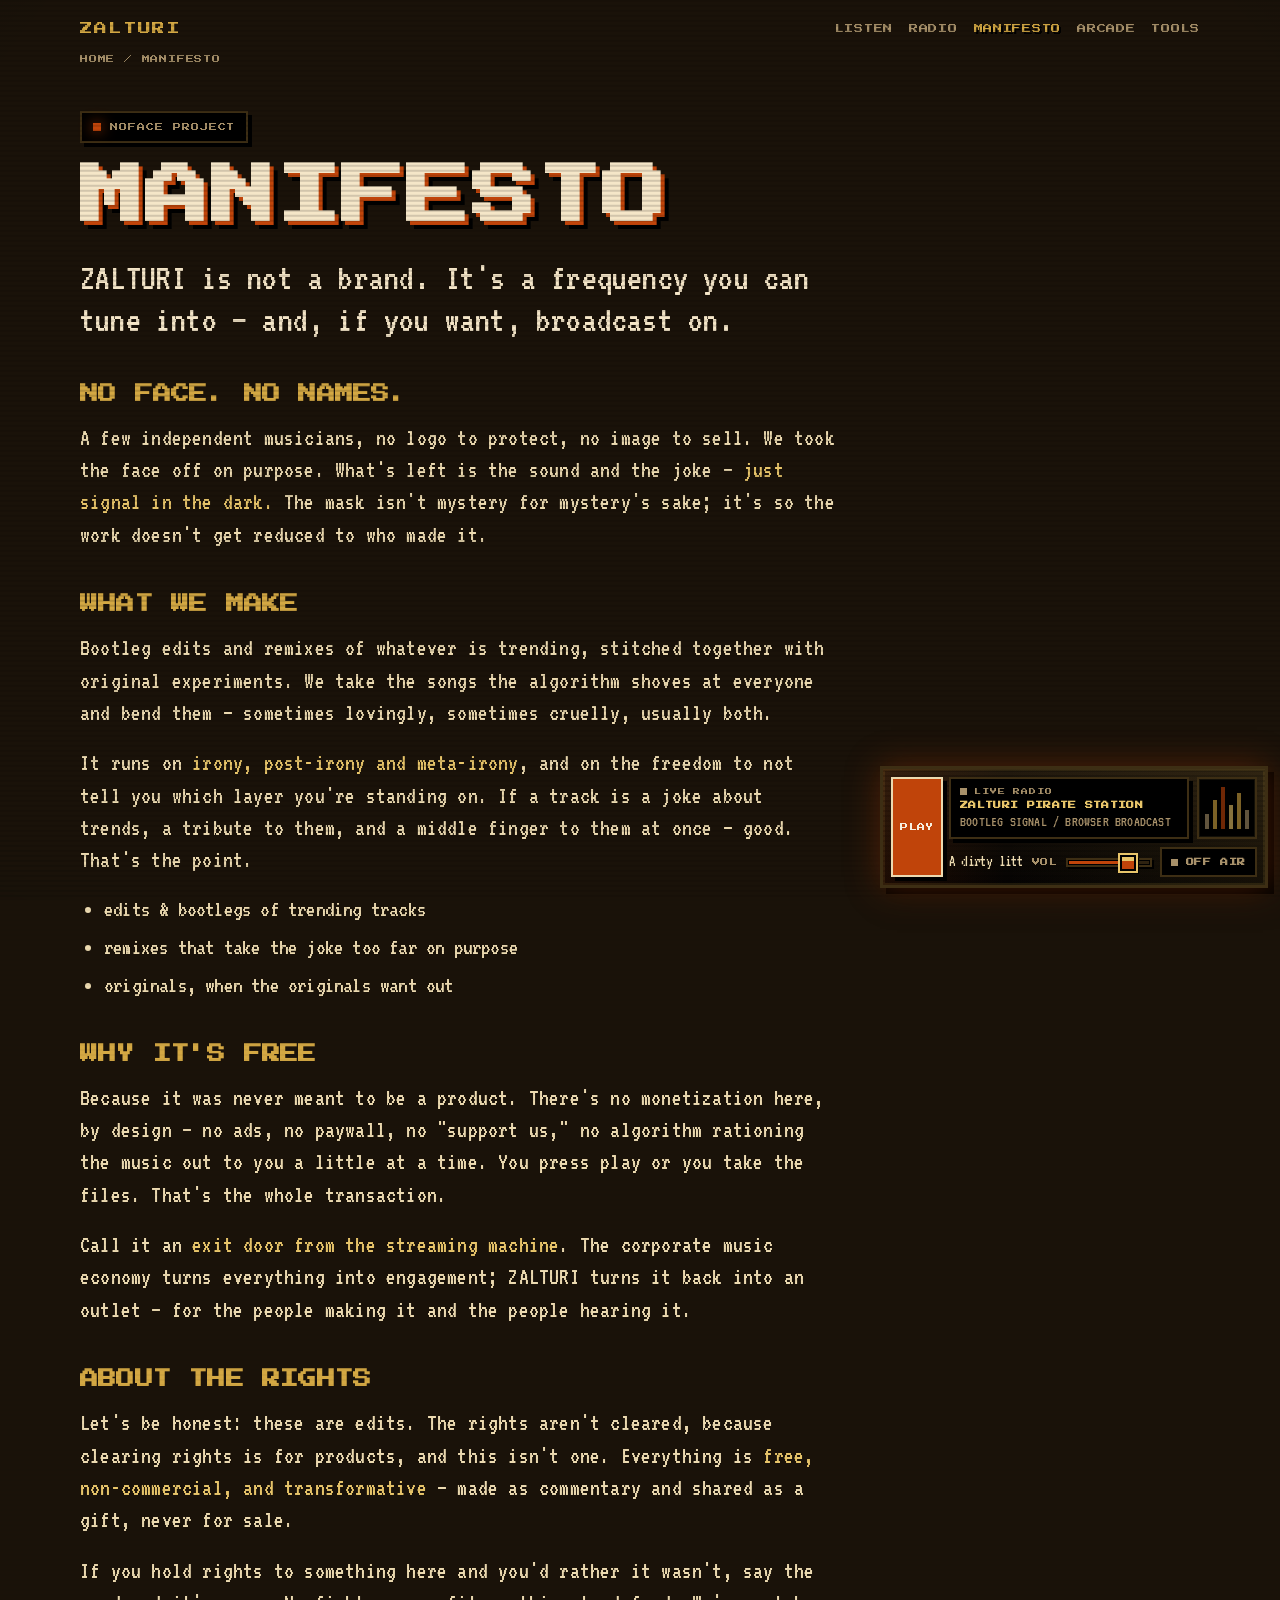
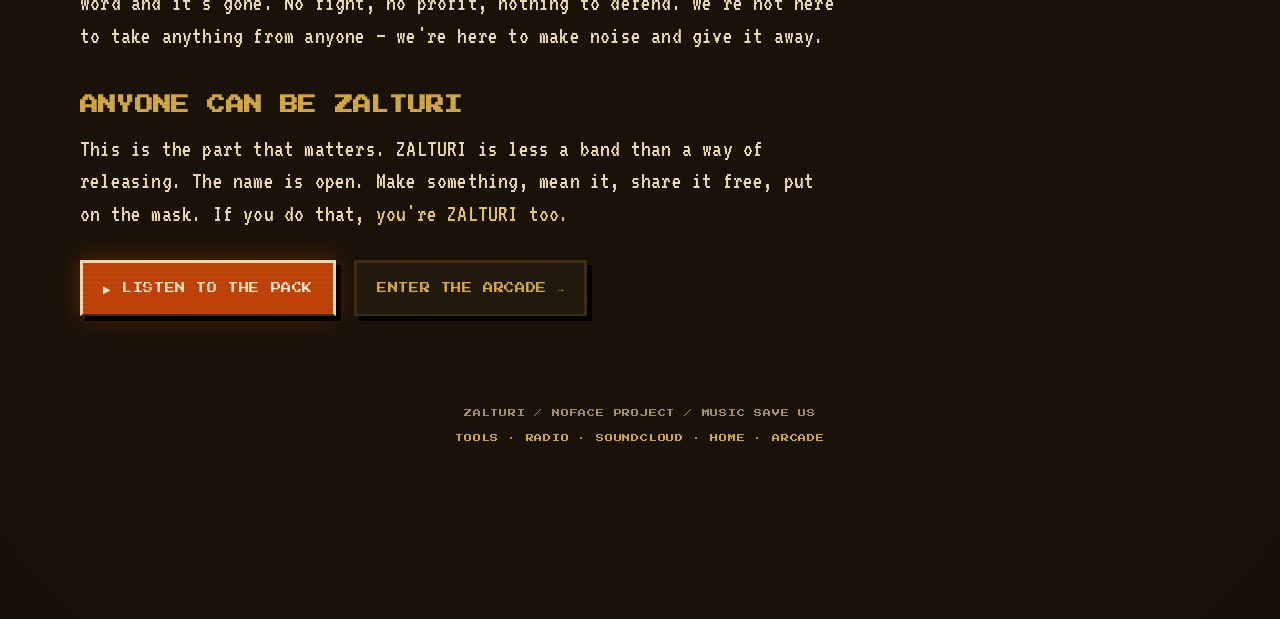
==== about/index.html @ a6882def "Fix spacebar start (row Space conflict) + keep mobile playback alive on screen lock - Playlist row <" ====
<!DOCTYPE html>
<html lang="en">
<head>
<meta charset="UTF-8">
<meta name="viewport" content="width=device-width, initial-scale=1">

<title>Manifesto — what ZALTURI is &amp; why it's free | ZALTURI</title>
<meta name="description" content="The ZALTURI manifesto: an independent, faceless music project making free, non-commercial bootleg edits and ironic remixes. No label, no ads, no price — an exit door from the streaming machine. Anyone can become ZALTURI.">
<link rel="canonical" href="https://zalturi.com/about/">
<meta name="theme-color" content="#1a1209">
<meta name="robots" content="index, follow, max-image-preview:large">

<meta property="og:type" content="article">
<meta property="og:site_name" content="ZALTURI">
<meta property="og:title" content="Manifesto — what ZALTURI is &amp; why it's free">
<meta property="og:description" content="Independent, faceless, free. Bootleg edits and ironic remixes as an outlet, not a product. Anyone can become ZALTURI.">
<meta property="og:url" content="https://zalturi.com/about/">
<meta property="og:image" content="https://zalturi.com/assets/img/og.png">
<meta property="og:image:width" content="1200">
<meta property="og:image:height" content="630">
<meta property="og:locale" content="en_US">
<meta name="twitter:card" content="summary_large_image">
<meta name="twitter:title" content="Manifesto — what ZALTURI is &amp; why it's free">
<meta name="twitter:description" content="Independent, faceless, free. An outlet, not a product.">
<meta name="twitter:image" content="https://zalturi.com/assets/img/og.png">

<link rel="icon" href="/assets/img/favicon.svg" type="image/svg+xml">
<link rel="icon" href="/assets/img/favicon.png" sizes="32x32">
<link rel="apple-touch-icon" href="/assets/img/apple-touch-icon.png">
<link rel="manifest" href="/site.webmanifest">

<link rel="preload" href="/assets/fonts/press-start-2p.woff2" as="font" type="font/woff2" crossorigin>
<link rel="preload" href="/assets/fonts/vt323.woff2" as="font" type="font/woff2" crossorigin>
<link rel="stylesheet" href="/assets/css/base.css?v=20260701k">

<script type="application/ld+json">
{
  "@context": "https://schema.org",
  "@graph": [
    {
      "@type": "BreadcrumbList",
      "itemListElement": [
        { "@type": "ListItem", "position": 1, "name": "Home", "item": "https://zalturi.com/" },
        { "@type": "ListItem", "position": 2, "name": "Manifesto", "item": "https://zalturi.com/about/" }
      ]
    },
    {
      "@type": "FAQPage",
      "mainEntity": [
        {
          "@type": "Question",
          "name": "Is ZALTURI music really free?",
          "acceptedAnswer": { "@type": "Answer", "text": "Yes. Everything ZALTURI releases is free and non-commercial. There is no paywall, no login, no ads, and no price. Press play, or download the pack and keep the files." }
        },
        {
          "@type": "Question",
          "name": "Who is behind ZALTURI?",
          "acceptedAnswer": { "@type": "Answer", "text": "A few independent musicians who chose to stay faceless and nameless. No face, no names — just the signal. The project is collective on purpose: anyone can become ZALTURI." }
        },
        {
          "@type": "Question",
          "name": "What kind of music is it?",
          "acceptedAnswer": { "@type": "Answer", "text": "Bootleg edits and ironic remixes of whatever is trending, plus original experiments. It runs on irony, post-irony and meta-irony — and on the freedom to not explain the difference." }
        },
        {
          "@type": "Question",
          "name": "Why give the music away?",
          "acceptedAnswer": { "@type": "Answer", "text": "Because it was never meant to be a product. ZALTURI is an outlet — an exit door from the streaming machine and the corporate music economy. No monetization, by design." }
        },
        {
          "@type": "Question",
          "name": "How do I become ZALTURI?",
          "acceptedAnswer": { "@type": "Answer", "text": "Make something, mean it, share it free. Put on the mask. ZALTURI is less a band than a way of releasing — the name is open for anyone making honest, non-commercial noise." }
        }
      ]
    }
  ]
}
</script>
</head>

<body class="crt">
<a class="skip-link" href="#main">Skip to content</a>

<header class="wrap nav">
  <a class="logo" href="/">ZALTURI</a>
  <nav class="menu" aria-label="Primary">
    <a href="/#listen">Listen</a>
    <a href="#zalturi-radio" data-radio-open>Radio</a>
    <a href="/about/" aria-current="page">Manifesto</a>
    <a href="/arcade/">Arcade</a>
    <a href="/tools/">Tools</a>
  </nav>
</header>

<main id="main">
  <nav class="wrap crumb" aria-label="Breadcrumb">
    <a href="/">Home</a> / Manifesto
  </nav>

  <section class="wrap section" aria-labelledby="m-h">
    <p class="kicker"><span class="blip" aria-hidden="true"></span> noface project</p>
    <h1 class="h-title" style="font-size:clamp(30px,6vw,64px)" id="m-h">Manifesto</h1>

    <div class="prose" style="margin-top:26px">
      <p class="lead">ZALTURI is not a brand. It's a frequency you can tune into — and, if you want, broadcast on.</p>

      <h2>No face. No names.</h2>
      <p>A few independent musicians, no logo to protect, no image to sell. We took the face off on purpose. What's left is the sound and the joke — <span class="hi">just signal in the dark.</span> The mask isn't mystery for mystery's sake; it's so the work doesn't get reduced to who made it.</p>

      <h2>What we make</h2>
      <p>Bootleg edits and remixes of whatever is trending, stitched together with original experiments. We take the songs the algorithm shoves at everyone and bend them — sometimes lovingly, sometimes cruelly, usually both.</p>
      <p>It runs on <span class="hi">irony, post-irony and meta-irony</span>, and on the freedom to not tell you which layer you're standing on. If a track is a joke about trends, a tribute to them, and a middle finger to them at once — good. That's the point.</p>
      <ul>
        <li>edits &amp; bootlegs of trending tracks</li>
        <li>remixes that take the joke too far on purpose</li>
        <li>originals, when the originals want out</li>
      </ul>

      <h2>Why it's free</h2>
      <p>Because it was never meant to be a product. There's no monetization here, by design — no ads, no paywall, no "support us," no algorithm rationing the music out to you a little at a time. You press play or you take the files. That's the whole transaction.</p>
      <p>Call it an <span class="hi">exit door from the streaming machine</span>. The corporate music economy turns everything into engagement; ZALTURI turns it back into an outlet — for the people making it and the people hearing it.</p>

      <h2>About the rights</h2>
      <p>Let's be honest: these are edits. The rights aren't cleared, because clearing rights is for products, and this isn't one. Everything is <span class="hi">free, non-commercial, and transformative</span> — made as commentary and shared as a gift, never for sale.</p>
      <p>If you hold rights to something here and you'd rather it wasn't, say the word and it's gone. No fight, no profit, nothing to defend. We're not here to take anything from anyone — we're here to make noise and give it away.</p>

      <h2>Anyone can be ZALTURI</h2>
      <p>This is the part that matters. ZALTURI is less a band than a way of releasing. The name is open. Make something, mean it, share it free, put on the mask. If you do that, <span class="hi">you're ZALTURI too.</span></p>

      <p style="margin-top:30px">
        <a class="btn btn-main" href="/#listen">▶ Listen to the pack</a>
        <a class="btn btn-ghost" href="/arcade/" style="margin-left:8px">Enter the arcade →</a>
      </p>
    </div>
  </section>
</main>

<footer class="wrap footer">
  ZALTURI / noface project / music save us
  <div class="row">
    <a href="/tools/">Tools</a> ·
    <a href="#zalturi-radio" data-radio-open>Radio</a> ·
    <a href="https://soundcloud.com/zalturi" target="_blank" rel="noopener">SoundCloud</a> ·
    <a href="/">Home</a> ·
    <a href="/arcade/">Arcade</a>
  </div>
</footer>
<script src="/assets/js/radio.js?v=20260701k"></script>
</body>
</html>
---- assets/css/base.css ----
/* =========================================================================
   ZALTURI — shared design system
   8-bit / CRT aesthetic · dark amber palette · Press Start 2P + VT323
   ========================================================================= */

/* ---- self-hosted fonts (latin) ---- */
@font-face {
  font-family: 'Press Start 2P';
  font-style: normal;
  font-weight: 400;
  font-display: swap;
  src: url('/assets/fonts/press-start-2p.woff2') format('woff2');
}
@font-face {
  font-family: 'VT323';
  font-style: normal;
  font-weight: 400;
  font-display: swap;
  src: url('/assets/fonts/vt323.woff2') format('woff2');
}

/* ---- tokens ---- */
:root {
  --z-bg: #1a1209;
  --z-bg-2: #231a0e;
  --z-bg-3: #2e2210;
  --z-black: #050302;
  --z-card: #0c0804;
  --z-text: #f5e6c8;
  --z-text-2: #ecdab0;
  --z-gold: #d4a843;
  --z-amber: #e8c56a;
  --z-rust: #c0440a;
  --z-rust-2: #e0520d;
  --z-moss: #4f8a3c;
  --z-foam: #f7f0e0;
  --z-muted: #a8916a;
  --z-border: #3d2e14;

  --font-pixel: 'Press Start 2P', ui-monospace, 'Courier New', monospace;
  --font-term: 'VT323', ui-monospace, 'Courier New', monospace;

  --wrap: 1120px;
  --shadow-hard: 5px 5px 0 #000;
}

/* ---- reset ---- */
*,
*::before,
*::after { box-sizing: border-box; }

html { -webkit-text-size-adjust: 100%; scroll-behavior: smooth; }

body {
  margin: 0;
  min-height: 100vh;
  background: var(--z-bg);
  color: var(--z-text-2);
  font-family: var(--font-term);
  font-size: 20px;
  line-height: 1.3;
  letter-spacing: 0.01em;
  image-rendering: pixelated;
  -webkit-font-smoothing: none;
  text-rendering: optimizeSpeed;
  overflow-x: hidden;
}

img { max-width: 100%; height: auto; }

a { color: var(--z-gold); text-decoration: none; }
a:hover { color: var(--z-amber); }

/* ---- vintage pixel cursor (old-Mac flavour) ---- */
html { cursor: url('/assets/img/cursor.png') 1 1, auto; }
a, button, select, summary, label[for], .btn, a.card, .chip, [role="button"] { cursor: url('/assets/img/cursor-pointer.png') 1 1, pointer; }
input, textarea, [contenteditable="true"] { cursor: text; }

:focus-visible {
  outline: 3px solid var(--z-amber);
  outline-offset: 3px;
}

/* ---- persistent pirate radio shell ---- */
body.z-shell-host {
  min-height: 100vh;
  overflow-x: hidden;
  overflow-y: auto;
  -webkit-overflow-scrolling: touch;
  background:
    radial-gradient(circle at 20% 10%, rgba(192,68,10,0.16), transparent 28%),
    radial-gradient(circle at 80% 92%, rgba(212,168,67,0.10), transparent 28%),
    var(--z-bg);
}
.z-site-frame {
  position: relative;
  display: block;
  z-index: 1;
  width: 100%;
  min-height: 100vh;
  min-height: 100dvh;
  height: var(--z-frame-height, 100vh);
  border: 0;
  background: var(--z-bg);
}
.z-shell-scan {
  position: fixed;
  inset: 0;
  z-index: 45;
  pointer-events: none;
  background:
    repeating-linear-gradient(0deg,
      rgba(0,0,0,0) 0, rgba(0,0,0,0) 3px,
      rgba(0,0,0,0.11) 3px, rgba(0,0,0,0.11) 5px),
    radial-gradient(115% 95% at 50% 45%, transparent 66%, rgba(0,0,0,0.34) 100%);
  mix-blend-mode: multiply;
}
.z-frame-loading {
  position: fixed;
  right: 18px;
  top: 18px;
  z-index: 80;
  display: inline-flex;
  align-items: center;
  gap: 8px;
  padding: 9px 11px;
  background: #000;
  border: 2px solid var(--z-border);
  box-shadow: 4px 4px 0 #000;
  opacity: 0;
  transform: translateY(-8px);
  pointer-events: none;
  transition: opacity 0.12s ease, transform 0.12s ease;
}
.z-frame-loading.is-on { opacity: 1; transform: translateY(0); }
.z-frame-loading span {
  width: 8px;
  height: 8px;
  background: var(--z-rust);
  box-shadow: 0 0 12px rgba(224,82,13,0.9);
  animation: z-blink 1.1s steps(2, start) infinite;
}
.z-frame-loading b {
  font-family: var(--font-pixel);
  font-size: 8px;
  line-height: 1.6;
  letter-spacing: 0.1em;
  color: var(--z-muted);
  text-transform: uppercase;
}
.pirate-radio {
  position: fixed;
  right: max(12px, env(safe-area-inset-right));
  bottom: max(12px, env(safe-area-inset-bottom));
  z-index: 120;
  width: min(388px, calc(100vw - 24px));
  color: var(--z-text-2);
  filter: drop-shadow(6px 6px 0 rgba(0,0,0,0.9));
}
.pr-body {
  position: relative;
  display: flex;
  gap: 8px;
  align-items: stretch;
  padding: 8px;
  background:
    linear-gradient(180deg, rgba(35,26,14,0.98), rgba(5,3,2,0.99)),
    #000;
  border: 3px solid var(--z-border);
  box-shadow:
    0 0 0 2px rgba(212,168,67,0.12) inset,
    0 0 32px rgba(192,68,10,0.34);
  overflow: hidden;
}
.pr-body::before {
  content: "";
  position: absolute;
  inset: 0;
  z-index: 1;
  pointer-events: none;
  background:
    linear-gradient(90deg, rgba(192,68,10,0.12), transparent 32%, rgba(212,168,67,0.08)),
    repeating-linear-gradient(0deg,
      rgba(0,0,0,0) 0, rgba(0,0,0,0) 3px,
      rgba(0,0,0,0.24) 3px, rgba(0,0,0,0.24) 5px);
}
.pr-body > * { position: relative; z-index: 2; }
.pr-handle { display: flex; gap: 8px; flex: 0 0 auto; }
.pr-toggle {
  display: none;
  flex: 0 0 26px;
  align-items: center;
  justify-content: center;
  background: var(--z-gold);
  border: 2px solid var(--z-text-2);
  box-shadow: 4px 4px 0 #000;
  color: #160a06;
  font-family: var(--font-pixel);
  font-size: 15px;
  cursor: url('/assets/img/cursor-pointer.png') 1 1, pointer;
}
.pr-toggle:active { transform: translate(2px, 2px); box-shadow: 0 0 0 #000; }
.pr-panel {
  flex: 1 1 auto;
  min-width: 0;
  display: grid;
  grid-template-columns: minmax(0, 1fr) 60px;
  grid-template-areas: "main bars" "controls controls";
  gap: 8px;
}
.pr-main { grid-area: main; }
.pr-bars { grid-area: bars; }
.pr-controls { grid-area: controls; }
.pr-play,
.pr-main {
  border: 2px solid var(--z-border);
  background: #000;
  color: var(--z-text);
  font-family: var(--font-pixel);
  text-transform: uppercase;
  box-shadow: 4px 4px 0 #000;
}
.pr-play {
  flex: 0 0 52px;
  min-height: 54px;
  background: var(--z-rust);
  border-color: var(--z-text-2);
  color: var(--z-foam);
  font-size: 8px;
  letter-spacing: 0.06em;
}
.pirate-radio[data-state="live"] .pr-play {
  background: var(--z-moss);
  box-shadow: 4px 4px 0 #000, 0 0 20px rgba(79,138,60,0.48);
}
.pirate-radio[data-state="error"] .pr-play { background: #7b1f12; }
.pr-main {
  display: flex;
  min-width: 0;
  flex-direction: column;
  align-items: flex-start;
  justify-content: center;
  gap: 3px;
  padding: 7px 9px;
  text-align: left;
}
.pr-kicker {
  display: inline-flex;
  align-items: center;
  gap: 7px;
  font-family: var(--font-pixel);
  font-size: 7px;
  line-height: 1.4;
  letter-spacing: 0.13em;
  color: var(--z-muted);
}
.pr-kicker i,
.pr-status i {
  width: 7px;
  height: 7px;
  flex: 0 0 auto;
  background: var(--z-muted);
}
.pirate-radio[data-state="live"] .pr-kicker i,
.pirate-radio[data-state="live"] .pr-status i {
  background: var(--z-rust-2);
  box-shadow: 0 0 14px rgba(224,82,13,0.95);
  animation: z-blink 1.1s steps(2, start) infinite;
}
.pr-main strong {
  display: block;
  max-width: 100%;
  overflow: hidden;
  color: var(--z-amber);
  font-family: var(--font-pixel);
  font-size: 8px;
  line-height: 1.4;
  letter-spacing: 0.04em;
  white-space: nowrap;
  text-shadow: 2px 2px 0 #000;
}
.pr-sub {
  display: block;
  max-width: 100%;
  overflow: hidden;
  color: var(--z-muted);
  font-family: var(--font-term);
  font-size: 15px;
  line-height: 1;
  white-space: nowrap;
}
.pr-marquee { position: relative; overflow: hidden; }
.pr-marquee-text {
  display: inline-block;
  max-width: none;
  white-space: nowrap;
  will-change: transform;
}
.pr-marquee.is-marquee .pr-marquee-text {
  padding-right: 22px;
  animation: pr-marquee var(--marquee-duration, 18s) linear infinite;
}
@keyframes pr-marquee {
  0%, 16% { transform: translate3d(0, 0, 0); }
  74%, 86% { transform: translate3d(var(--marquee-shift, -40px), 0, 0); }
  100% { transform: translate3d(0, 0, 0); }
}
.pr-bars {
  display: flex;
  align-items: flex-end;
  justify-content: center;
  gap: 4px;
  min-height: 54px;
  padding: 8px 6px;
  background: #000;
  border: 2px solid var(--z-border);
  box-shadow: inset 0 0 0 1px rgba(232,197,106,0.08);
}
.pr-bars span {
  width: 5px;
  min-height: 8px;
  background: var(--z-muted);
  opacity: 0.58;
  transform-origin: bottom;
}
.pr-bars span:nth-child(1) { height: 15px; }
.pr-bars span:nth-child(2) { height: 29px; background: var(--z-gold); }
.pr-bars span:nth-child(3) { height: 42px; background: var(--z-rust); }
.pr-bars span:nth-child(4) { height: 24px; background: var(--z-amber); }
.pr-bars span:nth-child(5) { height: 36px; background: var(--z-gold); }
.pr-bars span:nth-child(6) { height: 19px; }
.pirate-radio[data-state="live"] .pr-bars span,
.pirate-radio[data-state="tuning"] .pr-bars span {
  opacity: 1;
  animation: pr-bars 0.86s steps(5, end) infinite;
}
.pirate-radio[data-state="live"] .pr-bars span:nth-child(2),
.pirate-radio[data-state="tuning"] .pr-bars span:nth-child(2) { animation-duration: 0.74s; }
.pirate-radio[data-state="live"] .pr-bars span:nth-child(3),
.pirate-radio[data-state="tuning"] .pr-bars span:nth-child(3) { animation-duration: 0.58s; }
.pirate-radio[data-state="live"] .pr-bars span:nth-child(4),
.pirate-radio[data-state="tuning"] .pr-bars span:nth-child(4) { animation-duration: 0.92s; }
.pirate-radio[data-state="live"] .pr-bars span:nth-child(5),
.pirate-radio[data-state="tuning"] .pr-bars span:nth-child(5) { animation-duration: 0.69s; }
@keyframes pr-bars {
  0% { transform: scaleY(0.42); }
  35% { transform: scaleY(1); }
  70% { transform: scaleY(0.62); }
  100% { transform: scaleY(0.84); }
}
.pirate-radio.is-ping {
  animation: pr-ping 0.5s steps(3, end);
}
@keyframes pr-ping {
  0%, 100% { transform: translate(0, 0); }
  35% { transform: translate(-3px, -2px); }
  70% { transform: translate(2px, 1px); }
}
.pr-controls {
  display: grid;
  grid-template-columns: minmax(0, 1fr) auto auto;
  gap: 8px;
  align-items: center;
  min-width: 0;
}
.pr-copy {
  min-width: 0;
  margin: 0;
  overflow: hidden;
  color: var(--z-text-2);
  font-size: 16px;
  line-height: 0.95;
  white-space: nowrap;
}
.pr-volume {
  --volume-pct: 80%;
  display: inline-flex;
  align-items: center;
  gap: 8px;
  color: var(--z-muted);
  font-family: var(--font-pixel);
  font-size: 8px;
  letter-spacing: 0.08em;
}
.pr-volume input {
  -webkit-appearance: none;
  appearance: none;
  width: 86px;
  height: 18px;
  margin: 0;
  background: transparent;
  cursor: url('/assets/img/cursor-pointer.png') 1 1, pointer;
}
.pr-volume input:focus { outline: none; }
.pr-volume input:focus-visible {
  outline: 2px solid var(--z-amber);
  outline-offset: 3px;
}
.pr-volume input::-webkit-slider-runnable-track {
  height: 9px;
  background:
    linear-gradient(90deg, var(--z-rust) 0 var(--volume-pct), var(--z-bg-3) var(--volume-pct) 100%);
  border: 2px solid var(--z-border);
  box-shadow: inset 0 0 0 1px #000, 2px 2px 0 #000;
}
.pr-volume input::-webkit-slider-thumb {
  -webkit-appearance: none;
  width: 16px;
  height: 16px;
  margin-top: -5px;
  background:
    linear-gradient(180deg, var(--z-amber) 0 32%, var(--z-rust) 32% 100%);
  border: 2px solid #000;
  border-radius: 0;
  box-shadow:
    0 0 0 2px var(--z-amber),
    3px 3px 0 #000;
}
.pr-volume input::-moz-range-track {
  height: 9px;
  background:
    linear-gradient(90deg, var(--z-rust) 0 var(--volume-pct), var(--z-bg-3) var(--volume-pct) 100%);
  border: 2px solid var(--z-border);
  box-shadow: inset 0 0 0 1px #000, 2px 2px 0 #000;
}
.pr-volume input::-moz-range-thumb {
  width: 16px;
  height: 16px;
  background:
    linear-gradient(180deg, var(--z-amber) 0 32%, var(--z-rust) 32% 100%);
  border: 2px solid #000;
  border-radius: 0;
  box-shadow:
    0 0 0 2px var(--z-amber),
    3px 3px 0 #000;
}
.pr-status {
  display: inline-flex;
  align-items: center;
  gap: 8px;
  padding: 7px 9px;
  background: #000;
  border: 2px solid var(--z-border);
  font-family: var(--font-pixel);
  font-size: 8px;
  line-height: 1.5;
  letter-spacing: 0.08em;
  color: var(--z-muted);
  text-transform: uppercase;
}
.pirate-radio[data-state="live"] .pr-status { color: var(--z-amber); }
.pirate-radio[data-state="error"] .pr-status { color: var(--z-rust-2); }

/* mobile: collapsed by default, slides out from the right; play works while collapsed */
@media (max-width: 720px) {
  .pirate-radio {
    right: 0;
    bottom: max(14px, env(safe-area-inset-bottom));
    width: min(340px, calc(100vw - 14px));
    transition: transform 0.32s cubic-bezier(0.2, 0.75, 0.25, 1);
  }
  .pr-toggle { display: flex; }
  .pirate-radio:not(.is-expanded) { transform: translateX(calc(100% - 104px)); }
  .pirate-radio.is-expanded { transform: translateX(0); }
}
@media (prefers-reduced-motion: reduce) {
  .pirate-radio { transition: none; }
}

/* ---- accessibility helpers ---- */
.sr-only {
  position: absolute !important;
  width: 1px; height: 1px;
  padding: 0; margin: -1px;
  overflow: hidden; clip: rect(0 0 0 0);
  white-space: nowrap; border: 0;
}
.skip-link {
  position: absolute;
  left: 12px; top: -60px;
  z-index: 100;
  padding: 10px 14px;
  background: var(--z-gold);
  color: var(--z-black);
  font-family: var(--font-pixel);
  font-size: 9px;
  text-transform: uppercase;
  box-shadow: var(--shadow-hard);
  transition: top 0.15s ease;
}
.skip-link:focus { top: 12px; color: var(--z-black); }

/* ---- CRT overlay (scanlines + vignette), site-wide ---- */
.crt::before,
.crt::after {
  content: "";
  position: fixed;
  inset: 0;
  pointer-events: none;
  z-index: 9000;
}
.crt::before {
  background: repeating-linear-gradient(
    0deg,
    rgba(0,0,0,0) 0, rgba(0,0,0,0) 3px,
    rgba(0,0,0,0.16) 3px, rgba(0,0,0,0.16) 5px);
  opacity: 0.22;
  mix-blend-mode: multiply;
}
.crt::after {
  background: radial-gradient(115% 95% at 50% 45%, transparent 60%, rgba(0,0,0,0.36) 100%);
}

/* ---- layout ---- */
.wrap {
  width: min(var(--wrap), calc(100% - 28px));
  margin-inline: auto;
}
.section {
  position: relative;
  z-index: 2;
  padding: 38px 0;
}

/* ---- nav ---- */
.nav {
  position: relative;
  z-index: 5;
  display: flex;
  align-items: center;
  justify-content: space-between;
  gap: 18px;
  flex-wrap: wrap;
  padding: 20px 0 10px;
}
.logo {
  font-family: var(--font-pixel);
  font-size: 13px;
  line-height: 1.4;
  color: var(--z-gold);
  text-transform: uppercase;
  letter-spacing: 0.08em;
}
.logo:hover { color: var(--z-amber); }
.menu {
  display: flex;
  align-items: center;
  gap: 16px;
  flex-wrap: wrap;
  justify-content: flex-end;
}
.menu a {
  font-family: var(--font-pixel);
  font-size: 9px;
  line-height: 1.6;
  letter-spacing: 0.08em;
  color: var(--z-muted);
  text-transform: uppercase;
}
.menu a:hover,
.menu a[aria-current="page"] { color: var(--z-amber); }
.menu a[aria-current="page"] { text-shadow: 2px 2px 0 #000; color: var(--z-gold); }

/* ---- buttons ---- */
.btn {
  display: inline-flex;
  align-items: center;
  justify-content: center;
  gap: 8px;
  min-height: 56px;
  padding: 15px 20px;
  border: 3px solid var(--z-border);
  box-shadow: var(--shadow-hard);
  background: var(--z-bg-2);
  font-family: var(--font-pixel);
  font-size: 10px;
  line-height: 1.5;
  letter-spacing: 0.06em;
  color: var(--z-text) !important;
  text-align: center;
  text-transform: uppercase;
  cursor: url('/assets/img/cursor-pointer.png') 1 1, pointer;
  transition: transform 0.08s ease, box-shadow 0.08s ease, background 0.12s ease, color 0.12s ease;
}
.btn:hover { transform: translate(-2px, -2px); box-shadow: 7px 7px 0 #000; }
.btn:active { transform: translate(5px, 5px); box-shadow: 0 0 0 #000; }
.btn-main {
  background: var(--z-rust);
  border-color: var(--z-text-2);
  box-shadow: var(--shadow-hard), 0 0 24px rgba(192,68,10,0.42);
}
.btn-main:hover { background: var(--z-rust-2); }
.btn-ghost { background: var(--z-bg-2); color: var(--z-gold) !important; }
.btn-ghost:hover { background: var(--z-bg-3); color: var(--z-amber) !important; }

/* ---- kicker / badge ---- */
.kicker {
  display: inline-flex;
  align-items: center;
  gap: 9px;
  margin-bottom: 20px;
  padding: 8px 11px;
  background: #000;
  border: 2px solid var(--z-border);
  box-shadow: 4px 4px 0 #000;
  font-family: var(--font-pixel);
  font-size: 8px;
  line-height: 1.6;
  color: var(--z-muted);
  text-transform: uppercase;
  letter-spacing: 0.12em;
}
.blip {
  width: 8px; height: 8px;
  background: var(--z-rust);
  box-shadow: 0 0 14px rgba(192,68,10,0.95);
  animation: z-blink 1.1s steps(2, start) infinite;
}
@keyframes z-blink { 50% { opacity: 0.25; } }

/* ---- headings ---- */
.h-title {
  margin: 0;
  font-family: var(--font-pixel);
  text-transform: uppercase;
  color: var(--z-text);
  line-height: 1.08;
  letter-spacing: 0.02em;
  text-shadow: 4px 4px 0 var(--z-rust), 8px 8px 0 #000;
}
.section-title {
  margin: 0 0 18px;
  font-family: var(--font-pixel);
  font-size: clamp(15px, 3vw, 26px);
  line-height: 1.45;
  color: var(--z-gold);
  text-transform: uppercase;
  text-shadow: 3px 3px 0 var(--z-rust), 6px 6px 0 #000;
}
.eyebrow {
  font-family: var(--font-pixel);
  font-size: 8px;
  letter-spacing: 0.18em;
  color: var(--z-muted);
  text-transform: uppercase;
}

/* ---- hero ---- */
.hero {
  position: relative;
  z-index: 2;
  display: grid;
  grid-template-columns: 1.08fr 0.92fr;
  gap: 34px;
  align-items: center;
  padding: 44px 0;
}
.hero-title { font-size: clamp(40px, 8.4vw, 96px); }
.hero-lead {
  max-width: 660px;
  margin: 22px 0 0;
  font-family: var(--font-term);
  font-size: clamp(30px, 4.4vw, 54px);
  line-height: 1;
  color: var(--z-text-2);
}
.hero-lead span { color: var(--z-amber); }
.hero-actions {
  display: flex;
  gap: 14px;
  flex-wrap: wrap;
  margin-top: 30px;
}

/* ---- hero art frame + pixelation ---- */
.art {
  position: relative;
  display: flex;
  align-items: center;
  justify-content: center;
  min-height: 420px;
}
.art-frame {
  position: relative;
  width: min(420px, 100%);
  aspect-ratio: 1 / 1;
  display: flex;
  align-items: center;
  justify-content: center;
  background:
    radial-gradient(circle at 50% 42%, rgba(212,168,67,0.16), transparent 46%),
    rgba(0,0,0,0.32);
  border: 3px solid var(--z-border);
  box-shadow: 6px 6px 0 #000, 0 0 0 2px rgba(212,168,67,0.12) inset, 0 0 46px rgba(192,68,10,0.22);
}
.art-frame .tag-tl,
.art-frame .tag-br {
  position: absolute;
  z-index: 3;
  font-family: var(--font-pixel);
  font-size: 8px;
  letter-spacing: 0.13em;
}
.art-frame .tag-tl { top: 14px; left: 14px; color: var(--z-muted); }
.art-frame .tag-br { right: 14px; bottom: 14px; color: var(--z-rust); }
.art-media {
  position: relative;
  z-index: 1;
  width: 86%;
  height: 92%;
  display: flex;
  align-items: flex-end;
  justify-content: center;
}
.art-media img,
.art-media canvas {
  width: auto;
  max-width: 100%;
  max-height: 100%;
  object-fit: contain;
  image-rendering: pixelated;
  filter: drop-shadow(8px 10px 0 rgba(0,0,0,0.7)) drop-shadow(0 0 22px rgba(232,197,106,0.16));
}
.art-media canvas { display: block; }
.pixels {
  position: absolute;
  inset: -18px;
  pointer-events: none;
  z-index: 0;
  background:
    linear-gradient(var(--z-rust), var(--z-rust)) 9% 18% / 10px 10px no-repeat,
    linear-gradient(var(--z-gold), var(--z-gold)) 87% 23% / 8px 8px no-repeat,
    linear-gradient(var(--z-amber), var(--z-amber)) 18% 86% / 7px 7px no-repeat,
    linear-gradient(var(--z-rust), var(--z-rust)) 77% 80% / 12px 12px no-repeat;
  opacity: 0.9;
}

/* ---- generic cards grid ---- */
.grid-3 {
  display: grid;
  grid-template-columns: repeat(3, 1fr);
  gap: 14px;
}
.grid-4 {
  display: grid;
  grid-template-columns: repeat(4, 1fr);
  gap: 14px;
}
a.card { position: relative; text-decoration: none; color: inherit; display: block; transition: transform 0.1s ease, box-shadow 0.1s ease; }
a.card:hover { transform: translate(-2px, -2px); box-shadow: 7px 7px 0 #000; }
a.card:hover h3 { color: var(--z-gold); }
a.card::after { content: "→"; position: absolute; top: 16px; right: 16px; font-family: var(--font-pixel); font-size: 9px; color: var(--z-muted); }
a.card:hover::after { color: var(--z-amber); }
.card {
  min-height: 158px;
  padding: 18px;
  background: linear-gradient(180deg, rgba(35,26,14,0.98), rgba(11,7,4,0.98));
  border: 3px solid var(--z-border);
  box-shadow: var(--shadow-hard);
}
.card h3 {
  margin: 0 0 14px;
  font-family: var(--font-pixel);
  font-size: 10px;
  line-height: 1.6;
  color: var(--z-amber);
  text-transform: uppercase;
}
.card p {
  margin: 0;
  font-size: 27px;
  line-height: 1;
  color: var(--z-text-2);
}

/* ---- music / player ---- */
.music-card {
  position: relative;
  padding: 22px;
  background: linear-gradient(180deg, rgba(35,26,14,0.96), rgba(5,3,2,0.98));
  border: 3px solid var(--z-border);
  box-shadow: 6px 6px 0 #000, 0 0 0 2px rgba(212,168,67,0.1) inset, 0 0 34px rgba(192,68,10,0.28);
  overflow: hidden;
}
.music-card::before {
  content: "";
  position: absolute; inset: 0;
  pointer-events: none; z-index: 1;
  background: repeating-linear-gradient(0deg,
    rgba(0,0,0,0) 0, rgba(0,0,0,0) 3px, rgba(0,0,0,0.20) 3px, rgba(0,0,0,0.20) 5px);
  opacity: 0.35;
}
.music-card > * { position: relative; z-index: 2; }
.music-top {
  display: flex;
  align-items: flex-end;
  justify-content: space-between;
  gap: 20px;
  margin-bottom: 18px;
}
.music-top p {
  max-width: 680px;
  margin: 8px 0 0;
  font-size: 28px;
  line-height: 1.05;
  color: var(--z-text-2);
}
.badge {
  flex: 0 0 auto;
  padding: 10px 12px;
  background: #000;
  border: 2px solid var(--z-border);
  box-shadow: 4px 4px 0 #000;
  font-family: var(--font-pixel);
  font-size: 8px;
  line-height: 1.6;
  color: var(--z-rust);
  text-transform: uppercase;
  white-space: nowrap;
}
.player-shell {
  padding: 10px;
  background: #000;
  border: 3px solid var(--z-border);
  box-shadow: var(--shadow-hard), 0 0 0 2px rgba(232,197,106,0.08) inset;
}
.player-frame, .player-frame iframe {
  display: block;
  width: 100%;
  height: 480px;
  border: 0;
  background: #000;
}
.player-frame { overflow: hidden; border: 1px solid rgba(236,218,176,0.18); }

/* ---- System 7 amber player (.mac-player) ---- */
.mac-player {
  border: 3px solid var(--z-border);
  background: var(--z-card);
  box-shadow: var(--shadow-hard), 0 0 0 2px rgba(212,168,67,0.10) inset;
  color: var(--z-text-2);
  font-family: var(--font-term);
  image-rendering: pixelated;
  -webkit-user-select: none;
  user-select: none;
}
.mp-titlebar {
  position: relative;
  display: flex;
  align-items: center;
  height: 24px;
  padding: 0 6px;
  background: var(--z-bg-3);
  border-bottom: 3px solid var(--z-border);
  overflow: hidden;
}
.mp-titlebar::before {
  content: "";
  position: absolute; inset: 0;
  background: repeating-linear-gradient(0deg,
    transparent 0 2px, rgba(212,168,67,0.55) 2px 3px);
  opacity: 0.8;
  pointer-events: none;
}
.mp-close {
  position: relative; z-index: 1; flex: 0 0 auto;
  width: 13px; height: 13px;
  background: var(--z-card);
  border: 2px solid var(--z-gold);
  box-shadow: 0 0 0 2px var(--z-bg-3);
}
.mp-live {
  position: relative; z-index: 1; flex: 0 0 auto;
  width: 8px; height: 8px; margin-left: 8px;
  background: var(--z-bg);
  border: 2px solid var(--z-border);
  box-shadow: 0 0 0 2px var(--z-bg-3);
}
.mac-player[data-state="playing"] .mp-live {
  background: var(--z-moss);
  border-color: var(--z-moss);
  animation: z-blink 1.1s steps(2, start) infinite;
}
.mp-title {
  position: relative; z-index: 1;
  margin: 0 auto;
  padding: 2px 12px;
  background: var(--z-bg-3);
  font-family: var(--font-pixel);
  font-size: 8px;
  letter-spacing: 0.04em;
  color: var(--z-amber);
  text-transform: lowercase;
  white-space: nowrap;
}
.mp-body { padding: 12px; display: grid; grid-template-columns: minmax(0, 1fr); gap: 11px; }
.mp-now {
  display: flex;
  align-items: baseline;
  justify-content: space-between;
  gap: 12px;
}
.mp-nowplaying {
  min-width: 0; flex: 1 1 auto;
  white-space: nowrap; overflow: hidden; text-overflow: ellipsis;
  font-size: 22px; line-height: 1;
  color: var(--z-text);
}
.mp-time {
  flex: 0 0 auto;
  font-family: var(--font-pixel);
  font-size: 8px;
  color: var(--z-amber);
  white-space: nowrap;
}
.mp-seek {
  position: relative;
  height: 16px;
  background: #000;
  border: 2px solid var(--z-border);
  overflow: hidden;
  cursor: url('/assets/img/cursor-pointer.png') 1 1, pointer;
}
.mp-seek-fill {
  position: absolute; left: 0; top: 0; bottom: 0;
  width: 0;
  background: repeating-linear-gradient(90deg,
    var(--z-amber) 0 5px, rgba(0,0,0,0.35) 5px 7px);
}
.mp-controls { display: flex; align-items: center; gap: 8px; flex-wrap: wrap; }
.mp-btn {
  min-width: 40px; min-height: 32px; padding: 0 10px;
  background: var(--z-bg-3);
  color: var(--z-amber);
  border: 2px solid var(--z-border);
  box-shadow: 3px 3px 0 #000;
  font-family: var(--font-pixel);
  font-size: 9px; line-height: 1;
  text-decoration: none;
  display: inline-flex; align-items: center; justify-content: center;
}
.mp-btn:active { transform: translate(3px, 3px); box-shadow: none; }
.mp-play { min-width: 54px; background: var(--z-rust); color: var(--z-foam); border-color: var(--z-text-2); }
.mac-player[data-state="playing"] .mp-play { background: var(--z-moss); }
.mp-vol { margin-left: auto; display: flex; align-items: center; gap: 6px; }
.mp-vol .ic { font-family: var(--font-pixel); font-size: 8px; color: var(--z-muted); }
.mp-vol input[type="range"] {
  -webkit-appearance: none; appearance: none;
  width: 84px; height: 8px; margin: 0;
  background: #000;
  border: 2px solid var(--z-border);
  cursor: url('/assets/img/cursor-pointer.png') 1 1, pointer;
}
.mp-vol input[type="range"]::-webkit-slider-thumb {
  -webkit-appearance: none;
  width: 10px; height: 16px;
  background: var(--z-gold);
  border: 2px solid var(--z-text-2);
}
.mp-vol input[type="range"]::-moz-range-thumb {
  width: 10px; height: 16px; border-radius: 0;
  background: var(--z-gold);
  border: 2px solid var(--z-text-2);
}
.mp-list {
  list-style: none; margin: 0; padding: 0;
  max-height: 264px; overflow-y: auto;
  background: #000;
  border: 2px solid var(--z-border);
  scrollbar-width: thin;
  scrollbar-color: var(--z-border) #000;
}
.mp-row {
  display: flex; align-items: center; gap: 12px;
  padding: 8px 10px;
  border-bottom: 1px solid var(--z-border);
  cursor: url('/assets/img/cursor-pointer.png') 1 1, pointer;
}
.mp-row:last-child { border-bottom: 0; }
.mp-row:hover { background: rgba(212,168,67,0.09); }
.mp-row .n {
  flex: 0 0 auto; min-width: 22px;
  font-family: var(--font-pixel); font-size: 8px; color: var(--z-muted);
}
.mp-row .t {
  flex: 1 1 auto; min-width: 0;
  white-space: nowrap; overflow: hidden; text-overflow: ellipsis;
  font-size: 20px; color: var(--z-text-2);
}
.mp-row .d { flex: 0 0 auto; font-family: var(--font-pixel); font-size: 8px; color: var(--z-amber); }
.mp-row .dl {
  flex: 0 0 auto;
  width: 28px; height: 26px;
  display: flex; align-items: center; justify-content: center;
  text-decoration: none; font-size: 13px;
  color: var(--z-amber);
  background: var(--z-bg-3);
  border: 2px solid var(--z-border);
}
.mp-row .dl:active { transform: translate(1px, 1px); }
.mp-row .dl svg { display: block; }
/* System 7 selection = inverted row */
.mp-row[aria-current="true"] { background: var(--z-amber); }
.mp-row[aria-current="true"] .t,
.mp-row[aria-current="true"] .n,
.mp-row[aria-current="true"] .d { color: #160a06; }
.mp-row[aria-current="true"] .n::before { content: "\25b6 "; }
.mp-row[aria-current="true"] .dl { background: #160a06; color: var(--z-amber); border-color: #160a06; }
.mp-empty { padding: 14px 12px; font-family: var(--font-pixel); font-size: 8px; line-height: 1.8; color: var(--z-muted); }
@media (max-width: 560px) {
  .mp-nowplaying { font-size: 19px; }
  .mp-row .t { font-size: 18px; }
  .mp-controls { gap: 6px; }
  .mp-vol input[type="range"] { width: 64px; }
}
.links-2 {
  display: grid;
  grid-template-columns: 1.1fr 0.9fr;
  gap: 14px;
  margin-top: 20px;
}
.note {
  margin-top: 12px;
  font-family: var(--font-pixel);
  font-size: 8px;
  line-height: 1.8;
  color: var(--z-muted);
  text-align: center;
  letter-spacing: 0.1em;
  text-transform: uppercase;
}

/* ---- panel-house equalizer ---- */
.eq-card {
  position: relative;
  padding: 18px;
  background: linear-gradient(180deg, rgba(35,26,14,0.96), rgba(5,3,2,0.98));
  border: 3px solid var(--z-border);
  box-shadow: 6px 6px 0 #000, 0 0 0 2px rgba(212,168,67,0.1) inset, 0 0 34px rgba(192,68,10,0.22);
  overflow: hidden;
}
.eq-card::before {
  content: "";
  position: absolute; inset: 0;
  pointer-events: none; z-index: 1;
  background: repeating-linear-gradient(0deg,
    rgba(0,0,0,0) 0, rgba(0,0,0,0) 3px, rgba(0,0,0,0.20) 3px, rgba(0,0,0,0.20) 5px);
  opacity: 0.3;
}
.eq-card > * { position: relative; z-index: 2; }
.eq-top {
  display: flex;
  align-items: flex-start;
  justify-content: space-between;
  gap: 16px;
  flex-wrap: wrap;
  margin-bottom: 14px;
}
.eq-sub {
  max-width: 680px;
  margin: 0;
  font-family: var(--font-term);
  font-size: 26px;
  line-height: 1;
  color: var(--z-text-2);
  letter-spacing: 0.02em;
}
.eq-live {
  flex: 0 0 auto;
  display: inline-flex;
  align-items: center;
  gap: 8px;
  padding: 9px 12px;
  background: #000;
  border: 2px solid var(--z-border);
  box-shadow: 4px 4px 0 #000;
  font-family: var(--font-pixel);
  font-size: 8px;
  letter-spacing: 0.12em;
  text-transform: uppercase;
  color: var(--z-muted);
}
.eq-live .dot { width: 8px; height: 8px; background: var(--z-muted); }
.eq-live.on { color: var(--z-amber); }
.eq-live.on .dot {
  background: var(--z-rust);
  box-shadow: 0 0 12px rgba(224,82,13,0.9);
  animation: z-blink 1.1s steps(2, start) infinite;
}
.eq-screen {
  position: relative;
  max-width: 900px;
  margin: 0 auto;
  background: #000;
  border: 3px solid var(--z-border);
  box-shadow: inset 0 0 0 2px var(--z-bg-3);
  line-height: 0;
  overflow: hidden;
  cursor: url('/assets/img/cursor-pointer.png') 1 1, pointer;
}
.eq-screen canvas {
  display: block;
  width: 100%;
  height: auto;
  aspect-ratio: 460 / 255;
  image-rendering: pixelated;
}
.eq-screen::after {
  content: "";
  position: absolute; inset: 0;
  pointer-events: none;
  background: repeating-linear-gradient(0deg,
    rgba(0,0,0,0) 0, rgba(0,0,0,0) 2px, rgba(0,0,0,0.22) 2px, rgba(0,0,0,0.22) 4px);
  mix-blend-mode: multiply;
}
.eq-hint {
  margin: 14px 0 0;
  text-align: center;
  font-family: var(--font-pixel);
  font-size: 8px;
  line-height: 1.8;
  letter-spacing: 0.1em;
  color: var(--z-muted);
  text-transform: uppercase;
}

/* ---- long-form prose (about) ---- */
.prose { max-width: 760px; }
.prose p {
  font-size: 24px;
  line-height: 1.35;
  color: var(--z-text-2);
  margin: 0 0 18px;
}
.prose p .hi { color: var(--z-amber); }
.prose h2 {
  margin: 40px 0 14px;
  font-family: var(--font-pixel);
  font-size: clamp(13px, 2.4vw, 18px);
  line-height: 1.5;
  color: var(--z-gold);
  text-transform: uppercase;
}
.prose ul { margin: 0 0 18px; padding-left: 24px; }
.prose li { font-size: 23px; line-height: 1.3; margin-bottom: 8px; }
.prose a { border-bottom: 2px solid var(--z-border); }
.lead {
  font-size: clamp(26px, 3.6vw, 38px) !important;
  line-height: 1.08 !important;
  color: var(--z-text) !important;
}
.prose .eyebrow {
  display: block;
  margin-top: 14px;
  font-family: var(--font-pixel);
  font-size: 10px;
  line-height: 2;
  letter-spacing: 0.1em;
  color: var(--z-muted);
  text-transform: uppercase;
}

/* ---- arcade hub ---- */
.cab-grid {
  display: grid;
  grid-template-columns: repeat(2, 1fr);
  gap: 18px;
}
.cab {
  display: flex;
  flex-direction: column;
  padding: 18px;
  background: linear-gradient(180deg, rgba(35,26,14,0.98), rgba(5,3,2,0.98));
  border: 3px solid var(--z-border);
  box-shadow: 6px 6px 0 #000;
  transition: transform 0.1s ease, box-shadow 0.1s ease;
}
.cab:hover { transform: translate(-2px, -2px); box-shadow: 8px 8px 0 #000; }
.cab-screen {
  position: relative;
  aspect-ratio: 14 / 9;
  margin-bottom: 16px;
  background: #000;
  border: 3px solid var(--z-border);
  box-shadow: inset 0 0 0 2px var(--z-bg-3);
  overflow: hidden;
  display: flex;
  align-items: center;
  justify-content: center;
}
.cab-screen canvas { width: 100%; height: 100%; display: block; image-rendering: pixelated; }
.cab h3 {
  margin: 0 0 8px;
  font-family: var(--font-pixel);
  font-size: 13px;
  line-height: 1.4;
  color: var(--z-amber);
  text-transform: uppercase;
}
.cab p { margin: 0 0 16px; font-size: 23px; line-height: 1.1; color: var(--z-text-2); }
.cab .btn { margin-top: auto; }
.cab-meta {
  display: flex;
  gap: 8px;
  flex-wrap: wrap;
  margin-bottom: 12px;
}
.chip {
  padding: 5px 8px;
  background: #000;
  border: 2px solid var(--z-border);
  font-family: var(--font-pixel);
  font-size: 8px;
  letter-spacing: 0.08em;
  color: var(--z-muted);
  text-transform: uppercase;
}

/* ---- footer ---- */
.footer {
  position: relative;
  z-index: 2;
  padding: 34px 0 44px;
  color: var(--z-muted);
  text-align: center;
  font-family: var(--font-pixel);
  font-size: 8px;
  line-height: 1.9;
  letter-spacing: 0.1em;
  text-transform: uppercase;
}
.footer a { color: var(--z-gold); }
.footer a:hover { color: var(--z-amber); }
.footer .row { margin-top: 10px; }

/* ---- breadcrumb ---- */
.crumb {
  font-family: var(--font-pixel);
  font-size: 8px;
  letter-spacing: 0.1em;
  color: var(--z-muted);
  text-transform: uppercase;
  padding: 6px 0 0;
}
.crumb a { color: var(--z-muted); }
.crumb a:hover { color: var(--z-amber); }

/* ---- back-to-arcade strip on game pages ---- */
.game-wrap { padding: 12px 0 40px; }
.game-head {
  display: flex;
  align-items: center;
  justify-content: space-between;
  gap: 14px;
  flex-wrap: wrap;
  margin-bottom: 18px;
}

/* ---- responsive ---- */
@media (max-width: 900px) {
  .hero { grid-template-columns: 1fr; gap: 26px; padding-top: 28px; }
  .art { min-height: auto; }
  .art-frame { width: min(380px, 94%); }
  .grid-3 { grid-template-columns: 1fr; }
  .grid-4 { grid-template-columns: 1fr 1fr; }
  .cab-grid { grid-template-columns: 1fr; }
  .music-top { display: block; }
  .badge { display: inline-block; margin-top: 12px; }
  .links-2 { grid-template-columns: 1fr; }
}
@media (max-width: 720px) {
  .z-frame-loading {
    top: 10px;
    right: 10px;
  }
  /* geometry/drawer for .pirate-radio lives in the earlier 720px block */
  .pr-body { gap: 7px; }
  .pr-play { min-height: 52px; font-size: 7px; }
  .pr-main { min-height: 52px; padding: 7px 8px; }
  .pr-main strong { font-size: 7px; }
  .pr-sub {
    display: block;
    font-size: 15px;
  }
  .pr-bars {
    min-height: 52px;
    padding: 7px 5px;
    gap: 3px;
  }
  .pr-bars span { width: 4px; }
  .pr-copy { font-size: 15px; }
  .pr-controls {
    grid-template-columns: minmax(0, 1fr) auto;
    gap: 7px 8px;
    align-items: center;
  }
  .pr-copy { grid-column: 1 / -1; }
  .pr-volume input { width: 100%; }
}
@media (max-width: 560px) {
  body { font-size: 19px; }
  .nav { flex-direction: column; align-items: flex-start; gap: 12px; }
  .menu { justify-content: flex-start; gap: 14px; }
  .hero-title { font-size: 40px; text-shadow: 3px 3px 0 var(--z-rust), 6px 6px 0 #000; }
  .hero-lead { font-size: 30px; }
  .hero-actions { display: grid; grid-template-columns: 1fr; }
  .btn { width: 100%; }
  .grid-4 { grid-template-columns: 1fr; }
  .card p, .music-top p { font-size: 25px; }
  .prose p { font-size: 22px; }
  .player-frame, .player-frame iframe { height: 420px; }
}

/* ---- motion ---- */
@media (prefers-reduced-motion: reduce) {
  * { animation-duration: 0.001ms !important; animation-iteration-count: 1 !important; transition-duration: 0.001ms !important; }
  .pirate-radio .pr-marquee.is-marquee .pr-marquee-text {
    animation-duration: var(--marquee-duration, 18s) !important;
    animation-iteration-count: infinite !important;
    animation-name: pr-marquee !important;
  }
  .pirate-radio[data-state="live"] .pr-bars span,
  .pirate-radio[data-state="tuning"] .pr-bars span {
    animation-duration: 0.86s !important;
    animation-iteration-count: infinite !important;
    animation-name: pr-bars !important;
  }
  .pirate-radio[data-state="live"] .pr-kicker i,
  .pirate-radio[data-state="live"] .pr-status i {
    animation-duration: 1.1s !important;
    animation-iteration-count: infinite !important;
    animation-name: z-blink !important;
  }
  html { scroll-behavior: auto; }
}
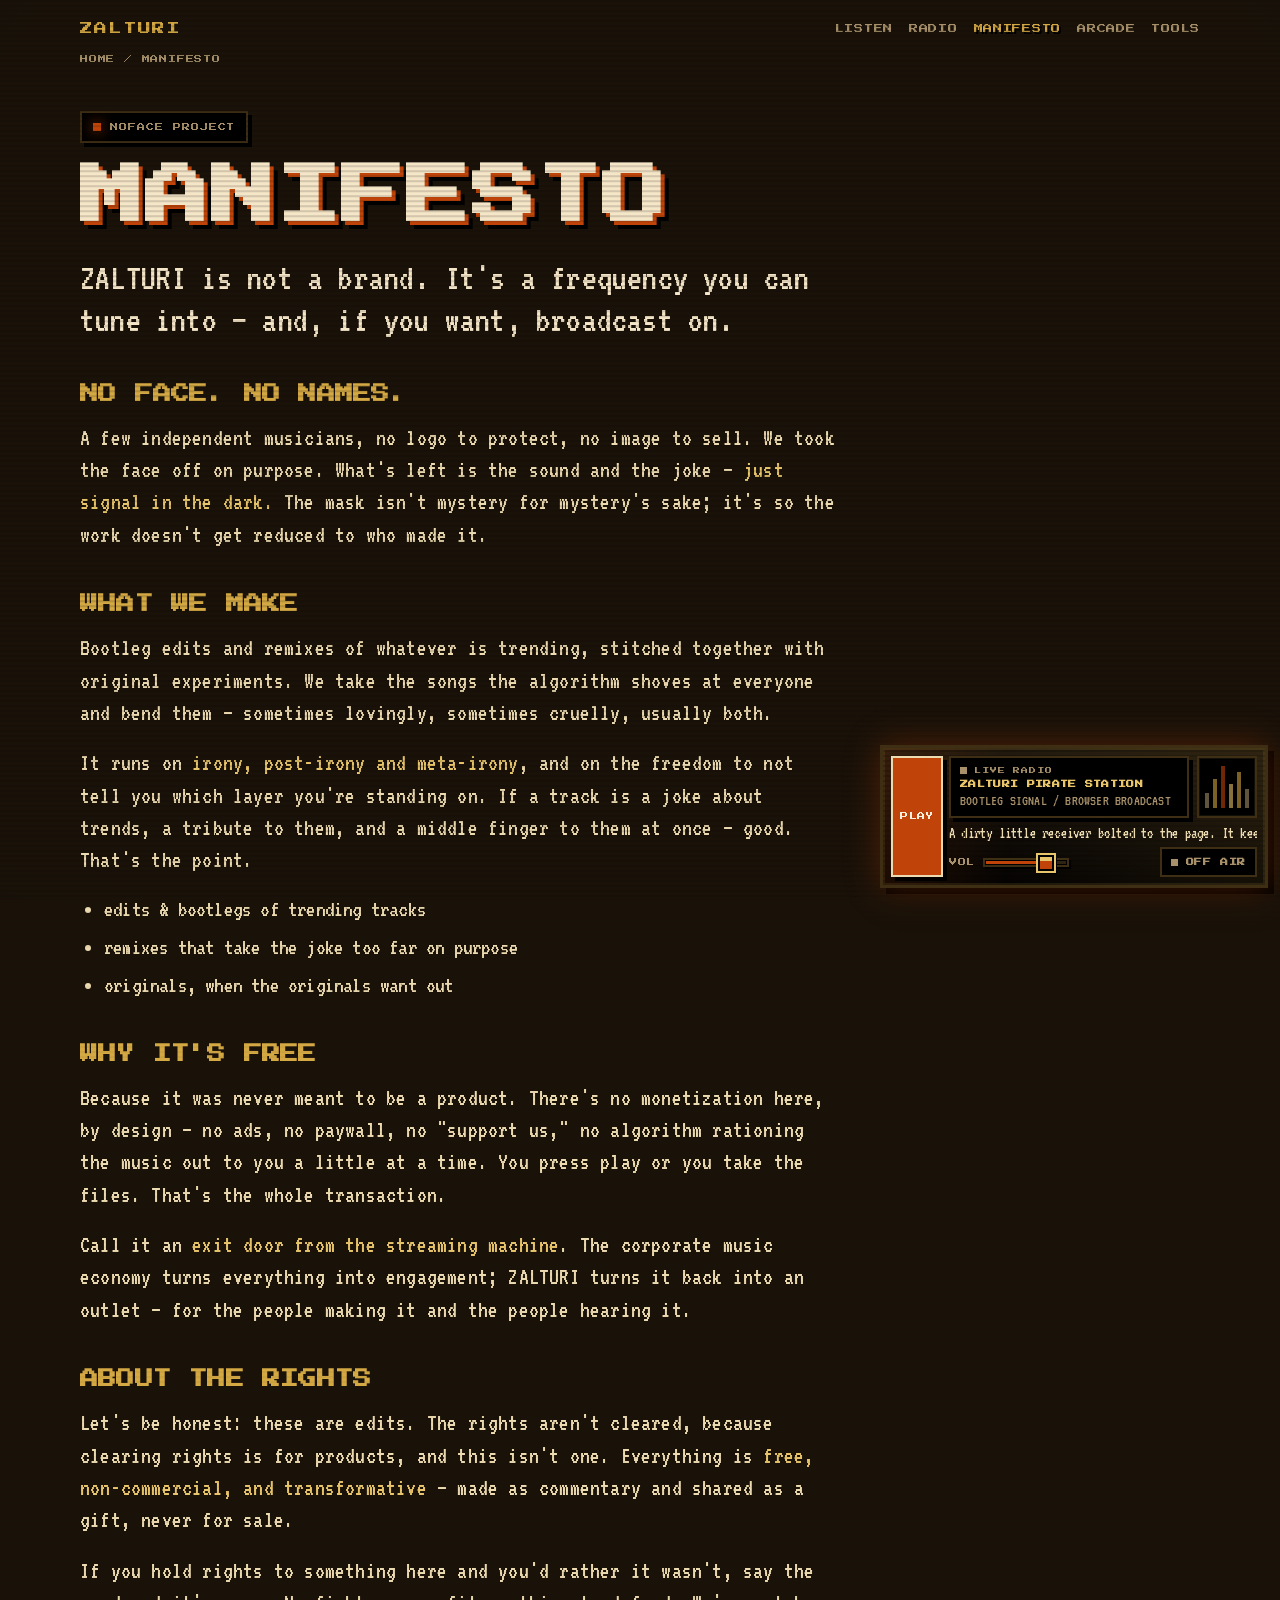
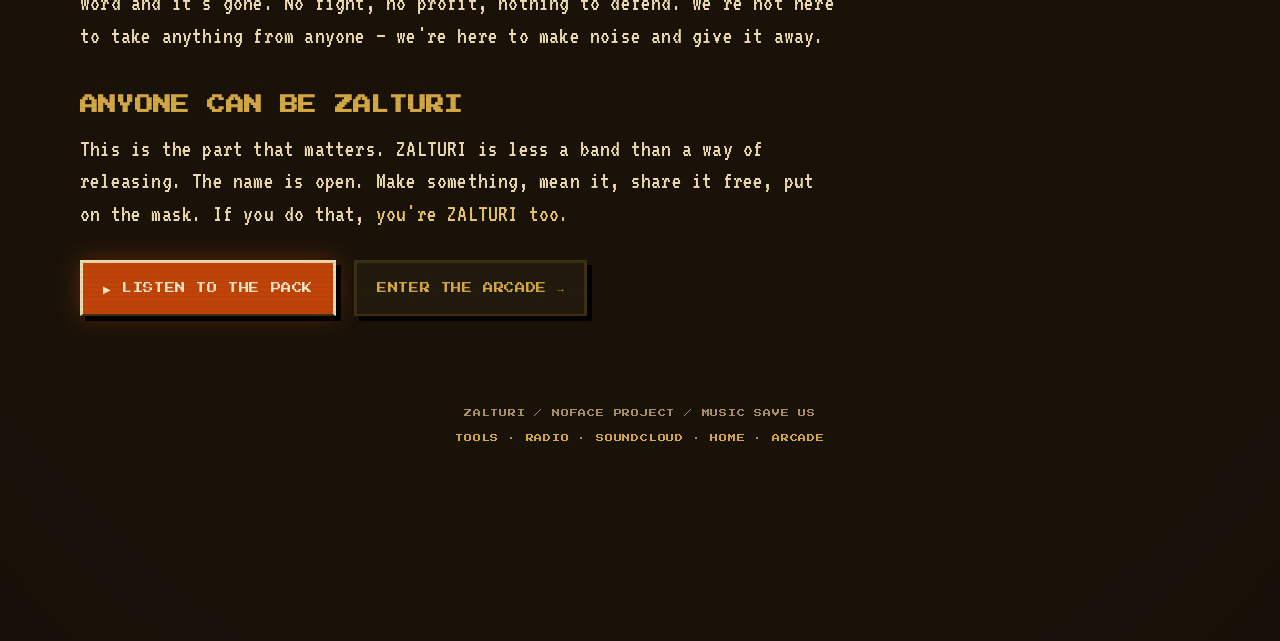
==== commit 5ad23de6: "UX-review fixes: playlist discoverability, touch ergonomics, durations, tools teaser - Player: '27 t" ====
--- a/about/index.html
+++ b/about/index.html
@@ -31,7 +31,7 @@
 
 <link rel="preload" href="/assets/fonts/press-start-2p.woff2" as="font" type="font/woff2" crossorigin>
 <link rel="preload" href="/assets/fonts/vt323.woff2" as="font" type="font/woff2" crossorigin>
-<link rel="stylesheet" href="/assets/css/base.css?v=20260701k">
+<link rel="stylesheet" href="/assets/css/base.css?v=20260701q">
 
 <script type="application/ld+json">
 {
@@ -146,6 +146,6 @@
     <a href="/arcade/">Arcade</a>
   </div>
 </footer>
-<script src="/assets/js/radio.js?v=20260701k"></script>
+<script src="/assets/js/radio.js?v=20260701q"></script>
 </body>
 </html>
--- a/assets/css/base.css
+++ b/assets/css/base.css
@@ -358,12 +358,13 @@
 }
 .pr-controls {
   display: grid;
-  grid-template-columns: minmax(0, 1fr) auto auto;
-  gap: 8px;
+  grid-template-columns: minmax(0, 1fr) auto;
+  gap: 6px 8px;
   align-items: center;
   min-width: 0;
 }
 .pr-copy {
+  grid-column: 1 / -1;
   min-width: 0;
   margin: 0;
   overflow: hidden;
@@ -812,7 +813,7 @@
   border: 2px solid var(--z-border);
   box-shadow: 4px 4px 0 #000;
   font-family: var(--font-pixel);
-  font-size: 8px;
+  font-size: 9px;
   line-height: 1.6;
   color: var(--z-rust);
   text-transform: uppercase;
@@ -901,16 +902,34 @@
   gap: 12px;
 }
 .mp-nowplaying {
+  position: relative;
   min-width: 0; flex: 1 1 auto;
   white-space: nowrap; overflow: hidden; text-overflow: ellipsis;
   font-size: 22px; line-height: 1;
   color: var(--z-text);
 }
+.mp-now-text { display: inline-block; white-space: nowrap; will-change: transform; }
+.mp-nowplaying.is-marquee .mp-now-text {
+  padding-right: 22px;
+  animation: pr-marquee var(--marquee-duration, 18s) linear infinite;
+}
 .mp-time {
   flex: 0 0 auto;
   font-family: var(--font-pixel);
+  font-size: 9px;
+  color: var(--z-amber);
+  white-space: nowrap;
+}
+.mp-count {
+  position: relative; z-index: 1;
+  flex: 0 0 auto;
+  margin-right: 8px;
+  padding: 2px 8px;
+  background: var(--z-bg-3);
+  font-family: var(--font-pixel);
   font-size: 8px;
-  color: var(--z-amber);
+  color: var(--z-muted);
+  text-transform: lowercase;
   white-space: nowrap;
 }
 .mp-seek {
@@ -964,11 +983,14 @@
 }
 .mp-list {
   list-style: none; margin: 0; padding: 0;
-  max-height: 264px; overflow-y: auto;
+  max-height: 460px; overflow-y: auto;
   background: #000;
   border: 2px solid var(--z-border);
   scrollbar-width: thin;
   scrollbar-color: var(--z-border) #000;
+  /* bottom fade = "there's more below" scroll cue */
+  mask-image: linear-gradient(180deg, #000 calc(100% - 30px), rgba(0,0,0,0.15));
+  -webkit-mask-image: linear-gradient(180deg, #000 calc(100% - 30px), rgba(0,0,0,0.15));
 }
 .mp-row {
   display: flex; align-items: center; gap: 12px;
@@ -980,14 +1002,14 @@
 .mp-row:hover { background: rgba(212,168,67,0.09); }
 .mp-row .n {
   flex: 0 0 auto; min-width: 22px;
-  font-family: var(--font-pixel); font-size: 8px; color: var(--z-muted);
+  font-family: var(--font-pixel); font-size: 9px; color: var(--z-muted);
 }
 .mp-row .t {
   flex: 1 1 auto; min-width: 0;
   white-space: nowrap; overflow: hidden; text-overflow: ellipsis;
   font-size: 20px; color: var(--z-text-2);
 }
-.mp-row .d { flex: 0 0 auto; font-family: var(--font-pixel); font-size: 8px; color: var(--z-amber); }
+.mp-row .d { flex: 0 0 auto; font-family: var(--font-pixel); font-size: 9px; color: var(--z-amber); }
 .mp-row .dl {
   flex: 0 0 auto;
   width: 28px; height: 26px;
@@ -1022,7 +1044,7 @@
 .note {
   margin-top: 12px;
   font-family: var(--font-pixel);
-  font-size: 8px;
+  font-size: 9px;
   line-height: 1.8;
   color: var(--z-muted);
   text-align: center;
@@ -1066,11 +1088,17 @@
   letter-spacing: 0.02em;
 }
 .eq-live {
-  flex: 0 0 auto;
+  /* status chip lives in the corner of the house screen */
+  position: absolute;
+  top: 10px;
+  right: 10px;
+  z-index: 2;
+  pointer-events: none;
+  line-height: 1;
   display: inline-flex;
   align-items: center;
   gap: 8px;
-  padding: 9px 12px;
+  padding: 8px 10px;
   background: #000;
   border: 2px solid var(--z-border);
   box-shadow: 4px 4px 0 #000;
@@ -1117,7 +1145,7 @@
   margin: 14px 0 0;
   text-align: center;
   font-family: var(--font-pixel);
-  font-size: 8px;
+  font-size: 9px;
   line-height: 1.8;
   letter-spacing: 0.1em;
   color: var(--z-muted);
@@ -1305,16 +1333,49 @@
   .hero-lead { font-size: 30px; }
   .hero-actions { display: grid; grid-template-columns: 1fr; }
   .btn { width: 100%; }
-  .grid-4 { grid-template-columns: 1fr; }
-  .card p, .music-top p { font-size: 25px; }
+  /* project-file cards: compact 2×2 instead of a screen-tall column */
+  .grid-4 { grid-template-columns: repeat(2, 1fr); gap: 10px; }
+  .card { min-height: 0; padding: 12px; }
+  .card h3 { font-size: 9px; margin-bottom: 8px; }
+  a.card::after { top: 10px; right: 10px; }
+  .card p { font-size: 19px; line-height: 1.05; }
+  .music-top p { font-size: 25px; }
+  .mp-list { max-height: 300px; }
   .prose p { font-size: 22px; }
   .player-frame, .player-frame iframe { height: 420px; }
+}
+
+/* ---- touch ergonomics ---- */
+@media (hover: none) and (pointer: coarse) {
+  /* iOS ignores JS volume — the slider would be a dead control there */
+  .mp-vol { display: none; }
+  .mp-row { gap: 14px; }
+  .mp-row .dl { width: 40px; height: 38px; }
+  .mp-row .dl svg { width: 15px; height: 15px; }
+}
+
+/* ---- hero scroll hint ---- */
+.hero-scroll {
+  margin: 22px 0 0;
+  font-family: var(--font-pixel);
+  font-size: 9px;
+  letter-spacing: 0.12em;
+  color: var(--z-muted);
+  text-transform: uppercase;
+}
+.hero-scroll i {
+  display: inline-block;
+  margin-right: 6px;
+  font-style: normal;
+  color: var(--z-rust-2);
+  animation: z-blink 1.1s steps(2, start) infinite;
 }
 
 /* ---- motion ---- */
 @media (prefers-reduced-motion: reduce) {
   * { animation-duration: 0.001ms !important; animation-iteration-count: 1 !important; transition-duration: 0.001ms !important; }
-  .pirate-radio .pr-marquee.is-marquee .pr-marquee-text {
+  .pirate-radio .pr-marquee.is-marquee .pr-marquee-text,
+  .mp-nowplaying.is-marquee .mp-now-text {
     animation-duration: var(--marquee-duration, 18s) !important;
     animation-iteration-count: infinite !important;
     animation-name: pr-marquee !important;
